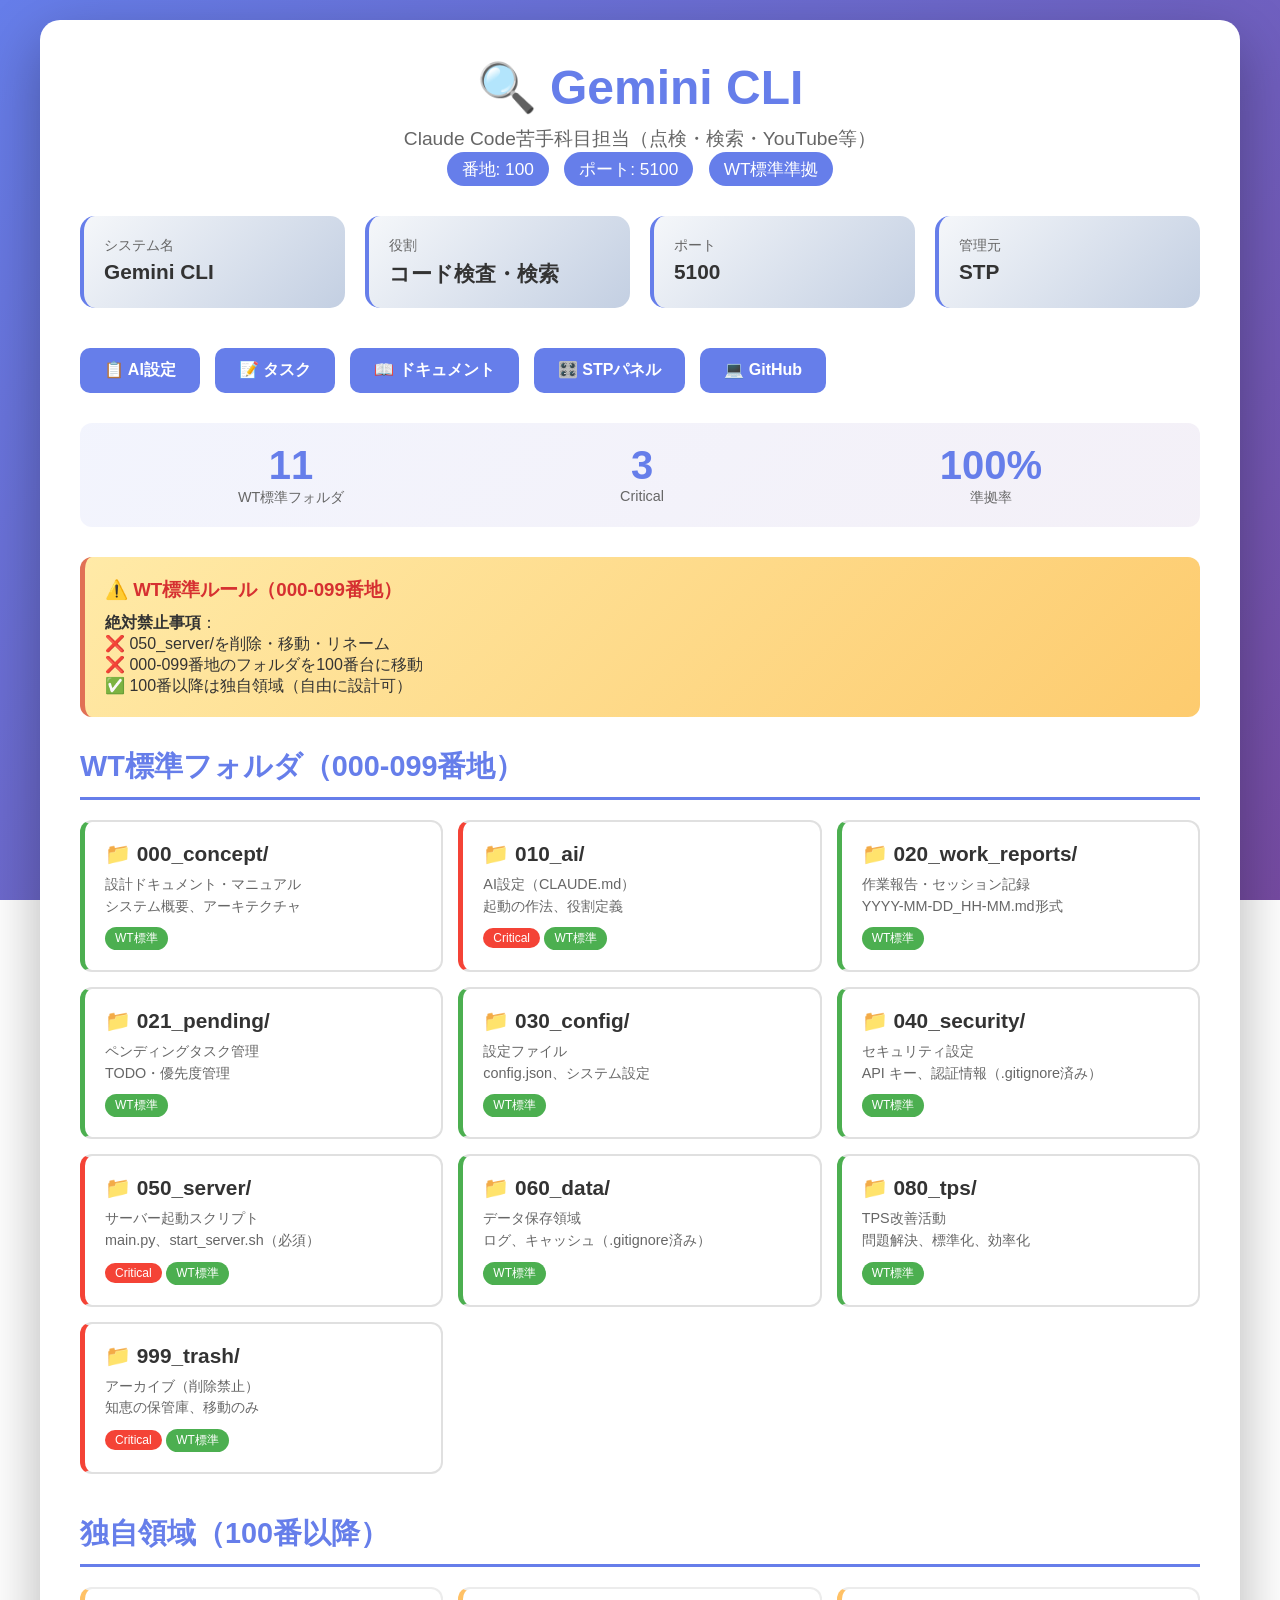
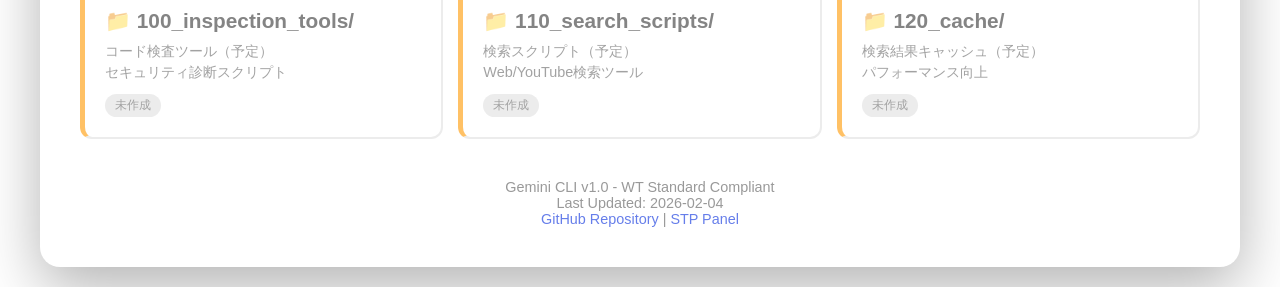
==== index.html @ 5e35314c "feat: トップページ（index.html）追加 - WT標準準拠 - 11個のWT標準フォルダを可視化 - Critical（重要）フォルダを強調表示 - クイックリンク（AI設定、タスク、Gi" ====
<!DOCTYPE html>
<html lang="ja">
<head>
    <meta charset="UTF-8">
    <meta name="viewport" content="width=device-width, initial-scale=1.0">
    <title>Gemini CLI - 100番地</title>
    <style>
        * { margin: 0; padding: 0; box-sizing: border-box; }
        body {
            font-family: -apple-system, BlinkMacSystemFont, 'Segoe UI', sans-serif;
            background: linear-gradient(135deg, #667eea 0%, #764ba2 100%);
            background-attachment: fixed;
            padding: 20px;
            min-height: 100vh;
            color: #333;
        }
        .container {
            max-width: 1200px;
            margin: 0 auto;
            background: white;
            border-radius: 20px;
            padding: 40px;
            box-shadow: 0 20px 60px rgba(0,0,0,0.3);
        }
        h1 {
            font-size: 3em;
            color: #667eea;
            margin-bottom: 10px;
            text-align: center;
        }
        .subtitle {
            text-align: center;
            font-size: 1.2em;
            color: #666;
            margin-bottom: 30px;
        }
        .badge {
            display: inline-block;
            background: #667eea;
            color: white;
            padding: 5px 15px;
            border-radius: 20px;
            font-size: 0.9em;
            margin: 0 5px;
        }
        .info-grid {
            display: grid;
            grid-template-columns: repeat(auto-fit, minmax(250px, 1fr));
            gap: 20px;
            margin-bottom: 40px;
        }
        .info-card {
            background: linear-gradient(135deg, #f5f7fa 0%, #c3cfe2 100%);
            padding: 20px;
            border-radius: 15px;
            border-left: 4px solid #667eea;
        }
        .info-label {
            font-size: 0.9em;
            color: #666;
            margin-bottom: 5px;
        }
        .info-value {
            font-size: 1.3em;
            font-weight: bold;
            color: #333;
        }
        .section {
            margin-bottom: 40px;
        }
        .section h2 {
            font-size: 1.8em;
            color: #667eea;
            margin-bottom: 20px;
            padding-bottom: 10px;
            border-bottom: 3px solid #667eea;
        }
        .folder-grid {
            display: grid;
            grid-template-columns: repeat(auto-fill, minmax(280px, 1fr));
            gap: 15px;
        }
        .folder-card {
            background: white;
            border: 2px solid #e0e0e0;
            border-radius: 12px;
            padding: 20px;
            transition: all 0.3s;
            cursor: pointer;
        }
        .folder-card:hover {
            transform: translateY(-5px);
            box-shadow: 0 10px 30px rgba(102, 126, 234, 0.3);
            border-color: #667eea;
        }
        .folder-card.critical {
            border-left: 5px solid #f44336;
        }
        .folder-card.standard {
            border-left: 5px solid #4caf50;
        }
        .folder-card.custom {
            border-left: 5px solid #ff9800;
        }
        .folder-name {
            font-size: 1.3em;
            font-weight: bold;
            color: #333;
            margin-bottom: 8px;
        }
        .folder-desc {
            font-size: 0.9em;
            color: #666;
            line-height: 1.5;
        }
        .folder-badge {
            display: inline-block;
            background: #e0e0e0;
            color: #666;
            padding: 3px 10px;
            border-radius: 12px;
            font-size: 0.75em;
            margin-top: 10px;
        }
        .folder-badge.wt {
            background: #4caf50;
            color: white;
        }
        .folder-badge.critical {
            background: #f44336;
            color: white;
        }
        .wt-notice {
            background: linear-gradient(135deg, #ffeaa7, #fdcb6e);
            padding: 20px;
            border-radius: 12px;
            margin-bottom: 30px;
            border-left: 5px solid #e17055;
        }
        .wt-notice h3 {
            color: #d63031;
            margin-bottom: 10px;
        }
        .quick-links {
            display: flex;
            gap: 15px;
            flex-wrap: wrap;
            margin-bottom: 30px;
        }
        .quick-link {
            display: inline-block;
            background: #667eea;
            color: white;
            padding: 12px 24px;
            border-radius: 10px;
            text-decoration: none;
            font-weight: bold;
            transition: all 0.3s;
        }
        .quick-link:hover {
            background: #5a67d8;
            transform: translateY(-3px);
            box-shadow: 0 5px 15px rgba(102, 126, 234, 0.4);
        }
        .stats {
            display: flex;
            justify-content: space-around;
            background: linear-gradient(135deg, #667eea15, #764ba215);
            padding: 20px;
            border-radius: 12px;
            margin-bottom: 30px;
        }
        .stat-item {
            text-align: center;
        }
        .stat-value {
            font-size: 2.5em;
            font-weight: bold;
            color: #667eea;
        }
        .stat-label {
            font-size: 0.9em;
            color: #666;
        }
    </style>
</head>
<body>
    <div class="container">
        <h1>🔍 Gemini CLI</h1>
        <p class="subtitle">
            Claude Code苦手科目担当（点検・検索・YouTube等）
            <br>
            <span class="badge">番地: 100</span>
            <span class="badge">ポート: 5100</span>
            <span class="badge">WT標準準拠</span>
        </p>

        <!-- システム情報 -->
        <div class="info-grid">
            <div class="info-card">
                <div class="info-label">システム名</div>
                <div class="info-value">Gemini CLI</div>
            </div>
            <div class="info-card">
                <div class="info-label">役割</div>
                <div class="info-value">コード検査・検索</div>
            </div>
            <div class="info-card">
                <div class="info-label">ポート</div>
                <div class="info-value">5100</div>
            </div>
            <div class="info-card">
                <div class="info-label">管理元</div>
                <div class="info-value">STP</div>
            </div>
        </div>

        <!-- クイックリンク -->
        <div class="quick-links">
            <a href="010_ai/CLAUDE.md" class="quick-link">📋 AI設定</a>
            <a href="021_pending/pending.md" class="quick-link">📝 タスク</a>
            <a href="000_concept/README.md" class="quick-link">📖 ドキュメント</a>
            <a href="http://localhost:5030/" class="quick-link">🎛️ STPパネル</a>
            <a href="https://github.com/yutapii/100_gemini" class="quick-link">💻 GitHub</a>
        </div>

        <!-- 統計 -->
        <div class="stats">
            <div class="stat-item">
                <div class="stat-value">11</div>
                <div class="stat-label">WT標準フォルダ</div>
            </div>
            <div class="stat-item">
                <div class="stat-value">3</div>
                <div class="stat-label">Critical</div>
            </div>
            <div class="stat-item">
                <div class="stat-value">100%</div>
                <div class="stat-label">準拠率</div>
            </div>
        </div>

        <!-- WT標準注意 -->
        <div class="wt-notice">
            <h3>⚠️ WT標準ルール（000-099番地）</h3>
            <p>
                <strong>絶対禁止事項</strong>：<br>
                ❌ 050_server/を削除・移動・リネーム<br>
                ❌ 000-099番地のフォルダを100番台に移動<br>
                ✅ 100番以降は独自領域（自由に設計可）
            </p>
        </div>

        <!-- WT標準フォルダ（000-099） -->
        <div class="section">
            <h2>WT標準フォルダ（000-099番地）</h2>
            <div class="folder-grid">
                <a href="000_concept/" style="text-decoration: none; color: inherit;">
                    <div class="folder-card standard">
                        <div class="folder-name">📁 000_concept/</div>
                        <div class="folder-desc">
                            設計ドキュメント・マニュアル<br>
                            システム概要、アーキテクチャ
                        </div>
                        <span class="folder-badge wt">WT標準</span>
                    </div>
                </a>

                <a href="010_ai/" style="text-decoration: none; color: inherit;">
                    <div class="folder-card critical">
                        <div class="folder-name">📁 010_ai/</div>
                        <div class="folder-desc">
                            AI設定（CLAUDE.md）<br>
                            起動の作法、役割定義
                        </div>
                        <span class="folder-badge critical">Critical</span>
                        <span class="folder-badge wt">WT標準</span>
                    </div>
                </a>

                <a href="020_work_reports/" style="text-decoration: none; color: inherit;">
                    <div class="folder-card standard">
                        <div class="folder-name">📁 020_work_reports/</div>
                        <div class="folder-desc">
                            作業報告・セッション記録<br>
                            YYYY-MM-DD_HH-MM.md形式
                        </div>
                        <span class="folder-badge wt">WT標準</span>
                    </div>
                </a>

                <a href="021_pending/pending.md" style="text-decoration: none; color: inherit;">
                    <div class="folder-card standard">
                        <div class="folder-name">📁 021_pending/</div>
                        <div class="folder-desc">
                            ペンディングタスク管理<br>
                            TODO・優先度管理
                        </div>
                        <span class="folder-badge wt">WT標準</span>
                    </div>
                </a>

                <a href="030_config/" style="text-decoration: none; color: inherit;">
                    <div class="folder-card standard">
                        <div class="folder-name">📁 030_config/</div>
                        <div class="folder-desc">
                            設定ファイル<br>
                            config.json、システム設定
                        </div>
                        <span class="folder-badge wt">WT標準</span>
                    </div>
                </a>

                <a href="040_security/" style="text-decoration: none; color: inherit;">
                    <div class="folder-card standard">
                        <div class="folder-name">📁 040_security/</div>
                        <div class="folder-desc">
                            セキュリティ設定<br>
                            API キー、認証情報（.gitignore済み）
                        </div>
                        <span class="folder-badge wt">WT標準</span>
                    </div>
                </a>

                <a href="050_server/" style="text-decoration: none; color: inherit;">
                    <div class="folder-card critical">
                        <div class="folder-name">📁 050_server/</div>
                        <div class="folder-desc">
                            サーバー起動スクリプト<br>
                            main.py、start_server.sh（必須）
                        </div>
                        <span class="folder-badge critical">Critical</span>
                        <span class="folder-badge wt">WT標準</span>
                    </div>
                </a>

                <a href="060_data/" style="text-decoration: none; color: inherit;">
                    <div class="folder-card standard">
                        <div class="folder-name">📁 060_data/</div>
                        <div class="folder-desc">
                            データ保存領域<br>
                            ログ、キャッシュ（.gitignore済み）
                        </div>
                        <span class="folder-badge wt">WT標準</span>
                    </div>
                </a>

                <a href="080_tps/" style="text-decoration: none; color: inherit;">
                    <div class="folder-card standard">
                        <div class="folder-name">📁 080_tps/</div>
                        <div class="folder-desc">
                            TPS改善活動<br>
                            問題解決、標準化、効率化
                        </div>
                        <span class="folder-badge wt">WT標準</span>
                    </div>
                </a>

                <a href="999_trash/" style="text-decoration: none; color: inherit;">
                    <div class="folder-card critical">
                        <div class="folder-name">📁 999_trash/</div>
                        <div class="folder-desc">
                            アーカイブ（削除禁止）<br>
                            知恵の保管庫、移動のみ
                        </div>
                        <span class="folder-badge critical">Critical</span>
                        <span class="folder-badge wt">WT標準</span>
                    </div>
                </a>
            </div>
        </div>

        <!-- 独自領域（100+） -->
        <div class="section">
            <h2>独自領域（100番以降）</h2>
            <div class="folder-grid">
                <div class="folder-card custom" style="opacity: 0.6;">
                    <div class="folder-name">📁 100_inspection_tools/</div>
                    <div class="folder-desc">
                        コード検査ツール（予定）<br>
                        セキュリティ診断スクリプト
                    </div>
                    <span class="folder-badge">未作成</span>
                </div>

                <div class="folder-card custom" style="opacity: 0.6;">
                    <div class="folder-name">📁 110_search_scripts/</div>
                    <div class="folder-desc">
                        検索スクリプト（予定）<br>
                        Web/YouTube検索ツール
                    </div>
                    <span class="folder-badge">未作成</span>
                </div>

                <div class="folder-card custom" style="opacity: 0.6;">
                    <div class="folder-name">📁 120_cache/</div>
                    <div class="folder-desc">
                        検索結果キャッシュ（予定）<br>
                        パフォーマンス向上
                    </div>
                    <span class="folder-badge">未作成</span>
                </div>
            </div>
        </div>

        <!-- フッター -->
        <div style="text-align: center; margin-top: 40px; color: #999; font-size: 0.9em;">
            <p>Gemini CLI v1.0 - WT Standard Compliant</p>
            <p>Last Updated: 2026-02-04</p>
            <p>
                <a href="https://github.com/yutapii/100_gemini" style="color: #667eea; text-decoration: none;">
                    GitHub Repository
                </a> |
                <a href="http://localhost:5030/" style="color: #667eea; text-decoration: none;">
                    STP Panel
                </a>
            </p>
        </div>
    </div>
</body>
</html>
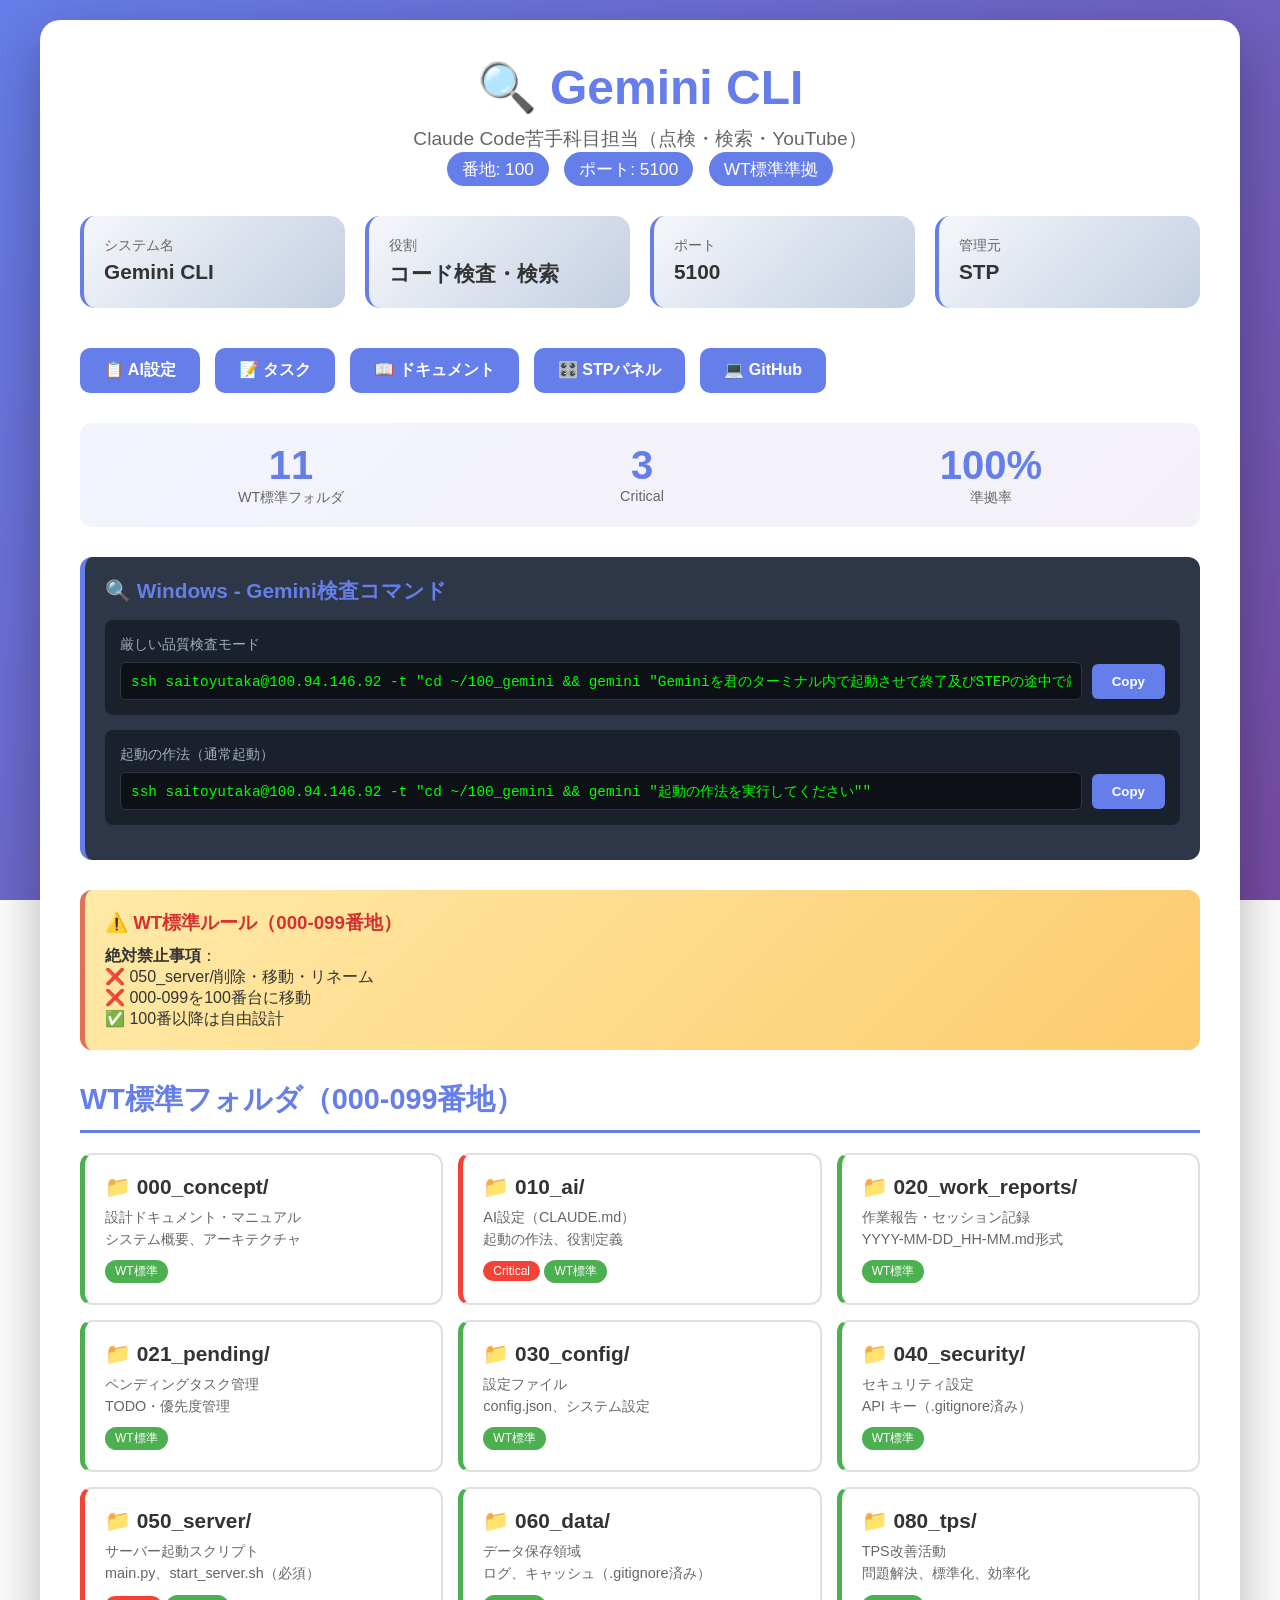
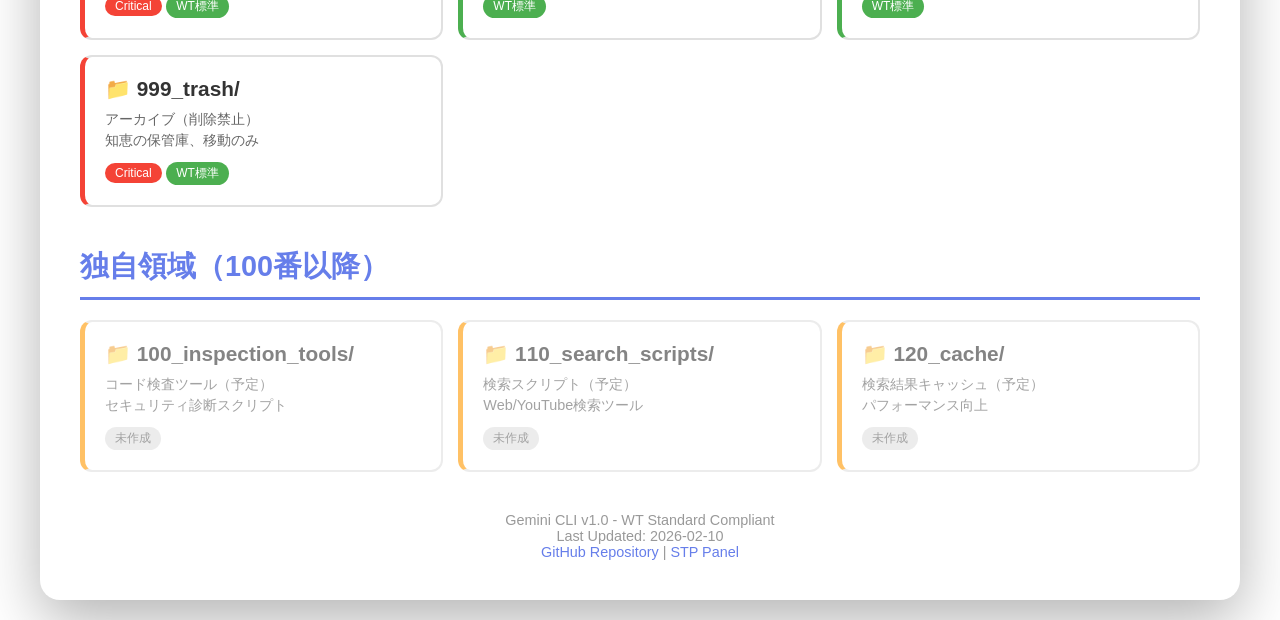
==== commit 802db728: "refactor: 100_Gemini品質検査・最適化完了 【デジタル建築5S適用】 - CSS外部ファイル化（style.css新規） - HTML簡潔化：546行 → 355行（191行削減） " ====
--- a/index.html
+++ b/index.html
@@ -2,193 +2,16 @@
 <html lang="ja">
 <head>
     <meta charset="UTF-8">
-    <meta name="viewport" content="width=device-width, initial-scale=1.0">
+    <meta name="viewport" content="width=device-width,
+initial-scale=1.0">
     <title>Gemini CLI - 100番地</title>
-    <style>
-        * { margin: 0; padding: 0; box-sizing: border-box; }
-        body {
-            font-family: -apple-system, BlinkMacSystemFont, 'Segoe UI', sans-serif;
-            background: linear-gradient(135deg, #667eea 0%, #764ba2 100%);
-            background-attachment: fixed;
-            padding: 20px;
-            min-height: 100vh;
-            color: #333;
-        }
-        .container {
-            max-width: 1200px;
-            margin: 0 auto;
-            background: white;
-            border-radius: 20px;
-            padding: 40px;
-            box-shadow: 0 20px 60px rgba(0,0,0,0.3);
-        }
-        h1 {
-            font-size: 3em;
-            color: #667eea;
-            margin-bottom: 10px;
-            text-align: center;
-        }
-        .subtitle {
-            text-align: center;
-            font-size: 1.2em;
-            color: #666;
-            margin-bottom: 30px;
-        }
-        .badge {
-            display: inline-block;
-            background: #667eea;
-            color: white;
-            padding: 5px 15px;
-            border-radius: 20px;
-            font-size: 0.9em;
-            margin: 0 5px;
-        }
-        .info-grid {
-            display: grid;
-            grid-template-columns: repeat(auto-fit, minmax(250px, 1fr));
-            gap: 20px;
-            margin-bottom: 40px;
-        }
-        .info-card {
-            background: linear-gradient(135deg, #f5f7fa 0%, #c3cfe2 100%);
-            padding: 20px;
-            border-radius: 15px;
-            border-left: 4px solid #667eea;
-        }
-        .info-label {
-            font-size: 0.9em;
-            color: #666;
-            margin-bottom: 5px;
-        }
-        .info-value {
-            font-size: 1.3em;
-            font-weight: bold;
-            color: #333;
-        }
-        .section {
-            margin-bottom: 40px;
-        }
-        .section h2 {
-            font-size: 1.8em;
-            color: #667eea;
-            margin-bottom: 20px;
-            padding-bottom: 10px;
-            border-bottom: 3px solid #667eea;
-        }
-        .folder-grid {
-            display: grid;
-            grid-template-columns: repeat(auto-fill, minmax(280px, 1fr));
-            gap: 15px;
-        }
-        .folder-card {
-            background: white;
-            border: 2px solid #e0e0e0;
-            border-radius: 12px;
-            padding: 20px;
-            transition: all 0.3s;
-            cursor: pointer;
-        }
-        .folder-card:hover {
-            transform: translateY(-5px);
-            box-shadow: 0 10px 30px rgba(102, 126, 234, 0.3);
-            border-color: #667eea;
-        }
-        .folder-card.critical {
-            border-left: 5px solid #f44336;
-        }
-        .folder-card.standard {
-            border-left: 5px solid #4caf50;
-        }
-        .folder-card.custom {
-            border-left: 5px solid #ff9800;
-        }
-        .folder-name {
-            font-size: 1.3em;
-            font-weight: bold;
-            color: #333;
-            margin-bottom: 8px;
-        }
-        .folder-desc {
-            font-size: 0.9em;
-            color: #666;
-            line-height: 1.5;
-        }
-        .folder-badge {
-            display: inline-block;
-            background: #e0e0e0;
-            color: #666;
-            padding: 3px 10px;
-            border-radius: 12px;
-            font-size: 0.75em;
-            margin-top: 10px;
-        }
-        .folder-badge.wt {
-            background: #4caf50;
-            color: white;
-        }
-        .folder-badge.critical {
-            background: #f44336;
-            color: white;
-        }
-        .wt-notice {
-            background: linear-gradient(135deg, #ffeaa7, #fdcb6e);
-            padding: 20px;
-            border-radius: 12px;
-            margin-bottom: 30px;
-            border-left: 5px solid #e17055;
-        }
-        .wt-notice h3 {
-            color: #d63031;
-            margin-bottom: 10px;
-        }
-        .quick-links {
-            display: flex;
-            gap: 15px;
-            flex-wrap: wrap;
-            margin-bottom: 30px;
-        }
-        .quick-link {
-            display: inline-block;
-            background: #667eea;
-            color: white;
-            padding: 12px 24px;
-            border-radius: 10px;
-            text-decoration: none;
-            font-weight: bold;
-            transition: all 0.3s;
-        }
-        .quick-link:hover {
-            background: #5a67d8;
-            transform: translateY(-3px);
-            box-shadow: 0 5px 15px rgba(102, 126, 234, 0.4);
-        }
-        .stats {
-            display: flex;
-            justify-content: space-around;
-            background: linear-gradient(135deg, #667eea15, #764ba215);
-            padding: 20px;
-            border-radius: 12px;
-            margin-bottom: 30px;
-        }
-        .stat-item {
-            text-align: center;
-        }
-        .stat-value {
-            font-size: 2.5em;
-            font-weight: bold;
-            color: #667eea;
-        }
-        .stat-label {
-            font-size: 0.9em;
-            color: #666;
-        }
-    </style>
+    <link rel="stylesheet" href="style.css">
 </head>
 <body>
     <div class="container">
         <h1>🔍 Gemini CLI</h1>
         <p class="subtitle">
-            Claude Code苦手科目担当（点検・検索・YouTube等）
+            Claude Code苦手科目担当（点検・検索・YouTube）
             <br>
             <span class="badge">番地: 100</span>
             <span class="badge">ポート: 5100</span>
@@ -217,11 +40,16 @@
 
         <!-- クイックリンク -->
         <div class="quick-links">
-            <a href="010_ai/CLAUDE.md" class="quick-link">📋 AI設定</a>
-            <a href="021_pending/pending.md" class="quick-link">📝 タスク</a>
-            <a href="000_concept/README.md" class="quick-link">📖 ドキュメント</a>
-            <a href="http://localhost:5030/" class="quick-link">🎛️ STPパネル</a>
-            <a href="https://github.com/yutapii/100_gemini" class="quick-link">💻 GitHub</a>
+            <a href="010_ai/CLAUDE.md" class="quick-link">
+📋 AI設定</a>
+            <a href="021_pending/pending.md"
+class="quick-link">📝 タスク</a>
+            <a href="000_concept/README.md"
+class="quick-link">📖 ドキュメント</a>
+            <a href="http://localhost:5030/"
+class="quick-link">🎛️ STPパネル</a>
+            <a href="https://github.com/yutapii/100_gemini"
+class="quick-link">💻 GitHub</a>
         </div>
 
         <!-- 統計 -->
@@ -240,163 +68,226 @@
             </div>
         </div>
 
+        <!-- Windows用 SSH -->
+        <div class="ssh-command-box">
+            <h3>🔍 Windows - Gemini検査コマンド</h3>
+            <div class="command-item">
+                <div class="command-label">
+厳しい品質検査モード
+                </div>
+                <div class="command-text">
+                    <input type="text"
+class="command-input"
+id="qualityCheckCmd" readonly>
+                    <button class="copy-btn"
+onclick="copyCommand('qualityCheckCmd')">
+Copy</button>
+                </div>
+            </div>
+            <div class="command-item">
+                <div class="command-label">
+起動の作法（通常起動）
+                </div>
+                <div class="command-text">
+                    <input type="text"
+class="command-input"
+id="startupCmd" readonly>
+                    <button class="copy-btn"
+onclick="copyCommand('startupCmd')">
+Copy</button>
+                </div>
+            </div>
+        </div>
+
         <!-- WT標準注意 -->
         <div class="wt-notice">
             <h3>⚠️ WT標準ルール（000-099番地）</h3>
             <p>
                 <strong>絶対禁止事項</strong>：<br>
-                ❌ 050_server/を削除・移動・リネーム<br>
-                ❌ 000-099番地のフォルダを100番台に移動<br>
-                ✅ 100番以降は独自領域（自由に設計可）
+                ❌ 050_server/削除・移動・リネーム<br>
+                ❌ 000-099を100番台に移動<br>
+                ✅ 100番以降は自由設計
             </p>
         </div>
 
-        <!-- WT標準フォルダ（000-099） -->
+        <!-- WT標準フォルダ -->
         <div class="section">
             <h2>WT標準フォルダ（000-099番地）</h2>
             <div class="folder-grid">
-                <a href="000_concept/" style="text-decoration: none; color: inherit;">
+                <a href="000_concept/"
+style="text-decoration: none; color: inherit;">
                     <div class="folder-card standard">
                         <div class="folder-name">📁 000_concept/</div>
                         <div class="folder-desc">
-                            設計ドキュメント・マニュアル<br>
-                            システム概要、アーキテクチャ
-                        </div>
-                        <span class="folder-badge wt">WT標準</span>
-                    </div>
-                </a>
-
-                <a href="010_ai/" style="text-decoration: none; color: inherit;">
+設計ドキュメント・マニュアル<br>
+システム概要、アーキテクチャ
+                        </div>
+                        <span class="folder-badge wt">
+WT標準</span>
+                    </div>
+                </a>
+
+                <a href="010_ai/"
+style="text-decoration: none; color: inherit;">
                     <div class="folder-card critical">
                         <div class="folder-name">📁 010_ai/</div>
                         <div class="folder-desc">
-                            AI設定（CLAUDE.md）<br>
-                            起動の作法、役割定義
-                        </div>
-                        <span class="folder-badge critical">Critical</span>
-                        <span class="folder-badge wt">WT標準</span>
-                    </div>
-                </a>
-
-                <a href="020_work_reports/" style="text-decoration: none; color: inherit;">
-                    <div class="folder-card standard">
-                        <div class="folder-name">📁 020_work_reports/</div>
-                        <div class="folder-desc">
-                            作業報告・セッション記録<br>
-                            YYYY-MM-DD_HH-MM.md形式
-                        </div>
-                        <span class="folder-badge wt">WT標準</span>
-                    </div>
-                </a>
-
-                <a href="021_pending/pending.md" style="text-decoration: none; color: inherit;">
-                    <div class="folder-card standard">
-                        <div class="folder-name">📁 021_pending/</div>
-                        <div class="folder-desc">
-                            ペンディングタスク管理<br>
-                            TODO・優先度管理
-                        </div>
-                        <span class="folder-badge wt">WT標準</span>
-                    </div>
-                </a>
-
-                <a href="030_config/" style="text-decoration: none; color: inherit;">
+AI設定（CLAUDE.md）<br>
+起動の作法、役割定義
+                        </div>
+                        <span class="folder-badge critical">
+Critical</span>
+                        <span class="folder-badge wt">
+WT標準</span>
+                    </div>
+                </a>
+
+                <a href="020_work_reports/"
+style="text-decoration: none; color: inherit;">
+                    <div class="folder-card standard">
+                        <div class="folder-name">
+📁 020_work_reports/</div>
+                        <div class="folder-desc">
+作業報告・セッション記録<br>
+YYYY-MM-DD_HH-MM.md形式
+                        </div>
+                        <span class="folder-badge wt">
+WT標準</span>
+                    </div>
+                </a>
+
+                <a href="021_pending/pending.md"
+style="text-decoration: none; color: inherit;">
+                    <div class="folder-card standard">
+                        <div class="folder-name">
+📁 021_pending/</div>
+                        <div class="folder-desc">
+ペンディングタスク管理<br>
+TODO・優先度管理
+                        </div>
+                        <span class="folder-badge wt">
+WT標準</span>
+                    </div>
+                </a>
+
+                <a href="030_config/"
+style="text-decoration: none; color: inherit;">
                     <div class="folder-card standard">
                         <div class="folder-name">📁 030_config/</div>
                         <div class="folder-desc">
-                            設定ファイル<br>
-                            config.json、システム設定
-                        </div>
-                        <span class="folder-badge wt">WT標準</span>
-                    </div>
-                </a>
-
-                <a href="040_security/" style="text-decoration: none; color: inherit;">
-                    <div class="folder-card standard">
-                        <div class="folder-name">📁 040_security/</div>
-                        <div class="folder-desc">
-                            セキュリティ設定<br>
-                            API キー、認証情報（.gitignore済み）
-                        </div>
-                        <span class="folder-badge wt">WT標準</span>
-                    </div>
-                </a>
-
-                <a href="050_server/" style="text-decoration: none; color: inherit;">
+設定ファイル<br>
+config.json、システム設定
+                        </div>
+                        <span class="folder-badge wt">
+WT標準</span>
+                    </div>
+                </a>
+
+                <a href="040_security/"
+style="text-decoration: none; color: inherit;">
+                    <div class="folder-card standard">
+                        <div class="folder-name">
+📁 040_security/</div>
+                        <div class="folder-desc">
+セキュリティ設定<br>
+API キー（.gitignore済み）
+                        </div>
+                        <span class="folder-badge wt">
+WT標準</span>
+                    </div>
+                </a>
+
+                <a href="050_server/"
+style="text-decoration: none; color: inherit;">
                     <div class="folder-card critical">
-                        <div class="folder-name">📁 050_server/</div>
-                        <div class="folder-desc">
-                            サーバー起動スクリプト<br>
-                            main.py、start_server.sh（必須）
-                        </div>
-                        <span class="folder-badge critical">Critical</span>
-                        <span class="folder-badge wt">WT標準</span>
-                    </div>
-                </a>
-
-                <a href="060_data/" style="text-decoration: none; color: inherit;">
+                        <div class="folder-name">
+📁 050_server/</div>
+                        <div class="folder-desc">
+サーバー起動スクリプト<br>
+main.py、start_server.sh（必須）
+                        </div>
+                        <span class="folder-badge critical">
+Critical</span>
+                        <span class="folder-badge wt">
+WT標準</span>
+                    </div>
+                </a>
+
+                <a href="060_data/"
+style="text-decoration: none; color: inherit;">
                     <div class="folder-card standard">
                         <div class="folder-name">📁 060_data/</div>
                         <div class="folder-desc">
-                            データ保存領域<br>
-                            ログ、キャッシュ（.gitignore済み）
-                        </div>
-                        <span class="folder-badge wt">WT標準</span>
-                    </div>
-                </a>
-
-                <a href="080_tps/" style="text-decoration: none; color: inherit;">
+データ保存領域<br>
+ログ、キャッシュ（.gitignore済み）
+                        </div>
+                        <span class="folder-badge wt">
+WT標準</span>
+                    </div>
+                </a>
+
+                <a href="080_tps/"
+style="text-decoration: none; color: inherit;">
                     <div class="folder-card standard">
                         <div class="folder-name">📁 080_tps/</div>
                         <div class="folder-desc">
-                            TPS改善活動<br>
-                            問題解決、標準化、効率化
-                        </div>
-                        <span class="folder-badge wt">WT標準</span>
-                    </div>
-                </a>
-
-                <a href="999_trash/" style="text-decoration: none; color: inherit;">
+TPS改善活動<br>
+問題解決、標準化、効率化
+                        </div>
+                        <span class="folder-badge wt">
+WT標準</span>
+                    </div>
+                </a>
+
+                <a href="999_trash/"
+style="text-decoration: none; color: inherit;">
                     <div class="folder-card critical">
                         <div class="folder-name">📁 999_trash/</div>
                         <div class="folder-desc">
-                            アーカイブ（削除禁止）<br>
-                            知恵の保管庫、移動のみ
-                        </div>
-                        <span class="folder-badge critical">Critical</span>
-                        <span class="folder-badge wt">WT標準</span>
-                    </div>
-                </a>
-            </div>
-        </div>
-
-        <!-- 独自領域（100+） -->
+アーカイブ（削除禁止）<br>
+知恵の保管庫、移動のみ
+                        </div>
+                        <span class="folder-badge critical">
+Critical</span>
+                        <span class="folder-badge wt">
+WT標準</span>
+                    </div>
+                </a>
+            </div>
+        </div>
+
+        <!-- 独自領域 -->
         <div class="section">
             <h2>独自領域（100番以降）</h2>
             <div class="folder-grid">
-                <div class="folder-card custom" style="opacity: 0.6;">
-                    <div class="folder-name">📁 100_inspection_tools/</div>
+                <div class="folder-card custom"
+style="opacity: 0.6;">
+                    <div class="folder-name">
+📁 100_inspection_tools/</div>
                     <div class="folder-desc">
-                        コード検査ツール（予定）<br>
-                        セキュリティ診断スクリプト
+コード検査ツール（予定）<br>
+セキュリティ診断スクリプト
                     </div>
                     <span class="folder-badge">未作成</span>
                 </div>
 
-                <div class="folder-card custom" style="opacity: 0.6;">
-                    <div class="folder-name">📁 110_search_scripts/</div>
+                <div class="folder-card custom"
+style="opacity: 0.6;">
+                    <div class="folder-name">
+📁 110_search_scripts/</div>
                     <div class="folder-desc">
-                        検索スクリプト（予定）<br>
-                        Web/YouTube検索ツール
+検索スクリプト（予定）<br>
+Web/YouTube検索ツール
                     </div>
                     <span class="folder-badge">未作成</span>
                 </div>
 
-                <div class="folder-card custom" style="opacity: 0.6;">
+                <div class="folder-card custom"
+style="opacity: 0.6;">
                     <div class="folder-name">📁 120_cache/</div>
                     <div class="folder-desc">
-                        検索結果キャッシュ（予定）<br>
-                        パフォーマンス向上
+検索結果キャッシュ（予定）<br>
+パフォーマンス向上
                     </div>
                     <span class="folder-badge">未作成</span>
                 </div>
@@ -404,18 +295,61 @@
         </div>
 
         <!-- フッター -->
-        <div style="text-align: center; margin-top: 40px; color: #999; font-size: 0.9em;">
+        <div class="footer">
             <p>Gemini CLI v1.0 - WT Standard Compliant</p>
-            <p>Last Updated: 2026-02-04</p>
+            <p>Last Updated: 2026-02-10</p>
             <p>
-                <a href="https://github.com/yutapii/100_gemini" style="color: #667eea; text-decoration: none;">
-                    GitHub Repository
-                </a> |
-                <a href="http://localhost:5030/" style="color: #667eea; text-decoration: none;">
-                    STP Panel
-                </a>
+                <a href="https://github.com/yutapii/100_gemini">
+GitHub Repository</a> |
+                <a href="http://localhost:5030/">
+STP Panel</a>
             </p>
         </div>
     </div>
+
+    <script>
+const CMDS = {
+  qualityCheckCmd: (
+    'ssh saitoyutaka@100.94.146.92 -t "' +
+    'cd ~/100_gemini && gemini ' +
+    '\"Geminiを君のターミナル内で起動させて' +
+    '終了及びSTEPの途中で厳しい品質検査させろ\"' +
+    '"'
+  ),
+  startupCmd: (
+    'ssh saitoyutaka@100.94.146.92 -t "' +
+    'cd ~/100_gemini && gemini ' +
+    '\"起動の作法を実行してください\"' +
+    '"'
+  )
+};
+
+window.addEventListener('DOMContentLoaded', () => {
+  Object.entries(CMDS).forEach(([id, cmd]) => {
+    const el = document.getElementById(id);
+    if (el) el.value = cmd;
+  });
+});
+
+function copyCommand(elementId) {
+    const input =
+document.getElementById(elementId);
+    input.select();
+    input.setSelectionRange(0, 99999);
+    try {
+        document.execCommand('copy');
+        const btn = event.target;
+        const originalText = btn.textContent;
+        btn.textContent = '✓ Copied!';
+        btn.style.background = '#48bb78';
+        setTimeout(() => {
+            btn.textContent = originalText;
+            btn.style.background = '#667eea';
+        }, 2000);
+    } catch (err) {
+        alert('コピー失敗: ' + err);
+    }
+}
+    </script>
 </body>
 </html>
--- a/style.css
+++ b/style.css
@@ -0,0 +1,251 @@
+* { margin: 0; padding: 0; box-sizing: border-box; }
+body {
+    font-family: -apple-system, BlinkMacSystemFont,
+    'Segoe UI', sans-serif;
+    background: linear-gradient(135deg, #667eea 0%,
+    #764ba2 100%);
+    background-attachment: fixed;
+    padding: 20px;
+    min-height: 100vh;
+    color: #333;
+}
+.container {
+    max-width: 1200px;
+    margin: 0 auto;
+    background: white;
+    border-radius: 20px;
+    padding: 40px;
+    box-shadow: 0 20px 60px rgba(0,0,0,0.3);
+}
+h1 {
+    font-size: 3em;
+    color: #667eea;
+    margin-bottom: 10px;
+    text-align: center;
+}
+.subtitle {
+    text-align: center;
+    font-size: 1.2em;
+    color: #666;
+    margin-bottom: 30px;
+}
+.badge {
+    display: inline-block;
+    background: #667eea;
+    color: white;
+    padding: 5px 15px;
+    border-radius: 20px;
+    font-size: 0.9em;
+    margin: 0 5px;
+}
+.info-grid {
+    display: grid;
+    grid-template-columns: repeat(auto-fit,
+    minmax(250px, 1fr));
+    gap: 20px;
+    margin-bottom: 40px;
+}
+.info-card {
+    background: linear-gradient(135deg, #f5f7fa 0%,
+    #c3cfe2 100%);
+    padding: 20px;
+    border-radius: 15px;
+    border-left: 4px solid #667eea;
+}
+.info-label {
+    font-size: 0.9em;
+    color: #666;
+    margin-bottom: 5px;
+}
+.info-value {
+    font-size: 1.3em;
+    font-weight: bold;
+    color: #333;
+}
+.section {
+    margin-bottom: 40px;
+}
+.section h2 {
+    font-size: 1.8em;
+    color: #667eea;
+    margin-bottom: 20px;
+    padding-bottom: 10px;
+    border-bottom: 3px solid #667eea;
+}
+.folder-grid {
+    display: grid;
+    grid-template-columns: repeat(auto-fill,
+    minmax(280px, 1fr));
+    gap: 15px;
+}
+.folder-card {
+    background: white;
+    border: 2px solid #e0e0e0;
+    border-radius: 12px;
+    padding: 20px;
+    transition: all 0.3s;
+    cursor: pointer;
+}
+.folder-card:hover {
+    transform: translateY(-5px);
+    box-shadow: 0 10px 30px
+    rgba(102, 126, 234, 0.3);
+    border-color: #667eea;
+}
+.folder-card.critical {
+    border-left: 5px solid #f44336;
+}
+.folder-card.standard {
+    border-left: 5px solid #4caf50;
+}
+.folder-card.custom {
+    border-left: 5px solid #ff9800;
+}
+.folder-name {
+    font-size: 1.3em;
+    font-weight: bold;
+    color: #333;
+    margin-bottom: 8px;
+}
+.folder-desc {
+    font-size: 0.9em;
+    color: #666;
+    line-height: 1.5;
+}
+.folder-badge {
+    display: inline-block;
+    background: #e0e0e0;
+    color: #666;
+    padding: 3px 10px;
+    border-radius: 12px;
+    font-size: 0.75em;
+    margin-top: 10px;
+}
+.folder-badge.wt {
+    background: #4caf50;
+    color: white;
+}
+.folder-badge.critical {
+    background: #f44336;
+    color: white;
+}
+.wt-notice {
+    background: linear-gradient(135deg, #ffeaa7,
+    #fdcb6e);
+    padding: 20px;
+    border-radius: 12px;
+    margin-bottom: 30px;
+    border-left: 5px solid #e17055;
+}
+.wt-notice h3 {
+    color: #d63031;
+    margin-bottom: 10px;
+}
+.quick-links {
+    display: flex;
+    gap: 15px;
+    flex-wrap: wrap;
+    margin-bottom: 30px;
+}
+.quick-link {
+    display: inline-block;
+    background: #667eea;
+    color: white;
+    padding: 12px 24px;
+    border-radius: 10px;
+    text-decoration: none;
+    font-weight: bold;
+    transition: all 0.3s;
+}
+.quick-link:hover {
+    background: #5a67d8;
+    transform: translateY(-3px);
+    box-shadow: 0 5px 15px
+    rgba(102, 126, 234, 0.4);
+}
+.stats {
+    display: flex;
+    justify-content: space-around;
+    background: linear-gradient(135deg, #667eea15,
+    #764ba215);
+    padding: 20px;
+    border-radius: 12px;
+    margin-bottom: 30px;
+}
+.stat-item {
+    text-align: center;
+}
+.stat-value {
+    font-size: 2.5em;
+    font-weight: bold;
+    color: #667eea;
+}
+.stat-label {
+    font-size: 0.9em;
+    color: #666;
+}
+.ssh-command-box {
+    background: #2d3748;
+    border-radius: 12px;
+    padding: 20px;
+    margin-bottom: 30px;
+    border-left: 5px solid #667eea;
+}
+.ssh-command-box h3 {
+    color: #667eea;
+    margin-bottom: 15px;
+    font-size: 1.3em;
+}
+.command-item {
+    background: #1a202c;
+    padding: 15px;
+    border-radius: 8px;
+    margin-bottom: 15px;
+}
+.command-label {
+    color: #a0aec0;
+    font-size: 0.9em;
+    margin-bottom: 8px;
+}
+.command-text {
+    display: flex;
+    align-items: center;
+    gap: 10px;
+}
+.command-input {
+    flex: 1;
+    background: #0d1117;
+    color: #00ff00;
+    border: 1px solid #30363d;
+    padding: 10px;
+    border-radius: 6px;
+    font-family: 'Courier New', monospace;
+    font-size: 0.9em;
+}
+.copy-btn {
+    background: #667eea;
+    color: white;
+    border: none;
+    padding: 10px 20px;
+    border-radius: 6px;
+    cursor: pointer;
+    font-weight: bold;
+    transition: all 0.3s;
+}
+.copy-btn:hover {
+    background: #5a67d8;
+    transform: scale(1.05);
+}
+.copy-btn:active {
+    transform: scale(0.95);
+}
+.footer {
+    text-align: center;
+    margin-top: 40px;
+    color: #999;
+    font-size: 0.9em;
+}
+.footer a {
+    color: #667eea;
+    text-decoration: none;
+}
